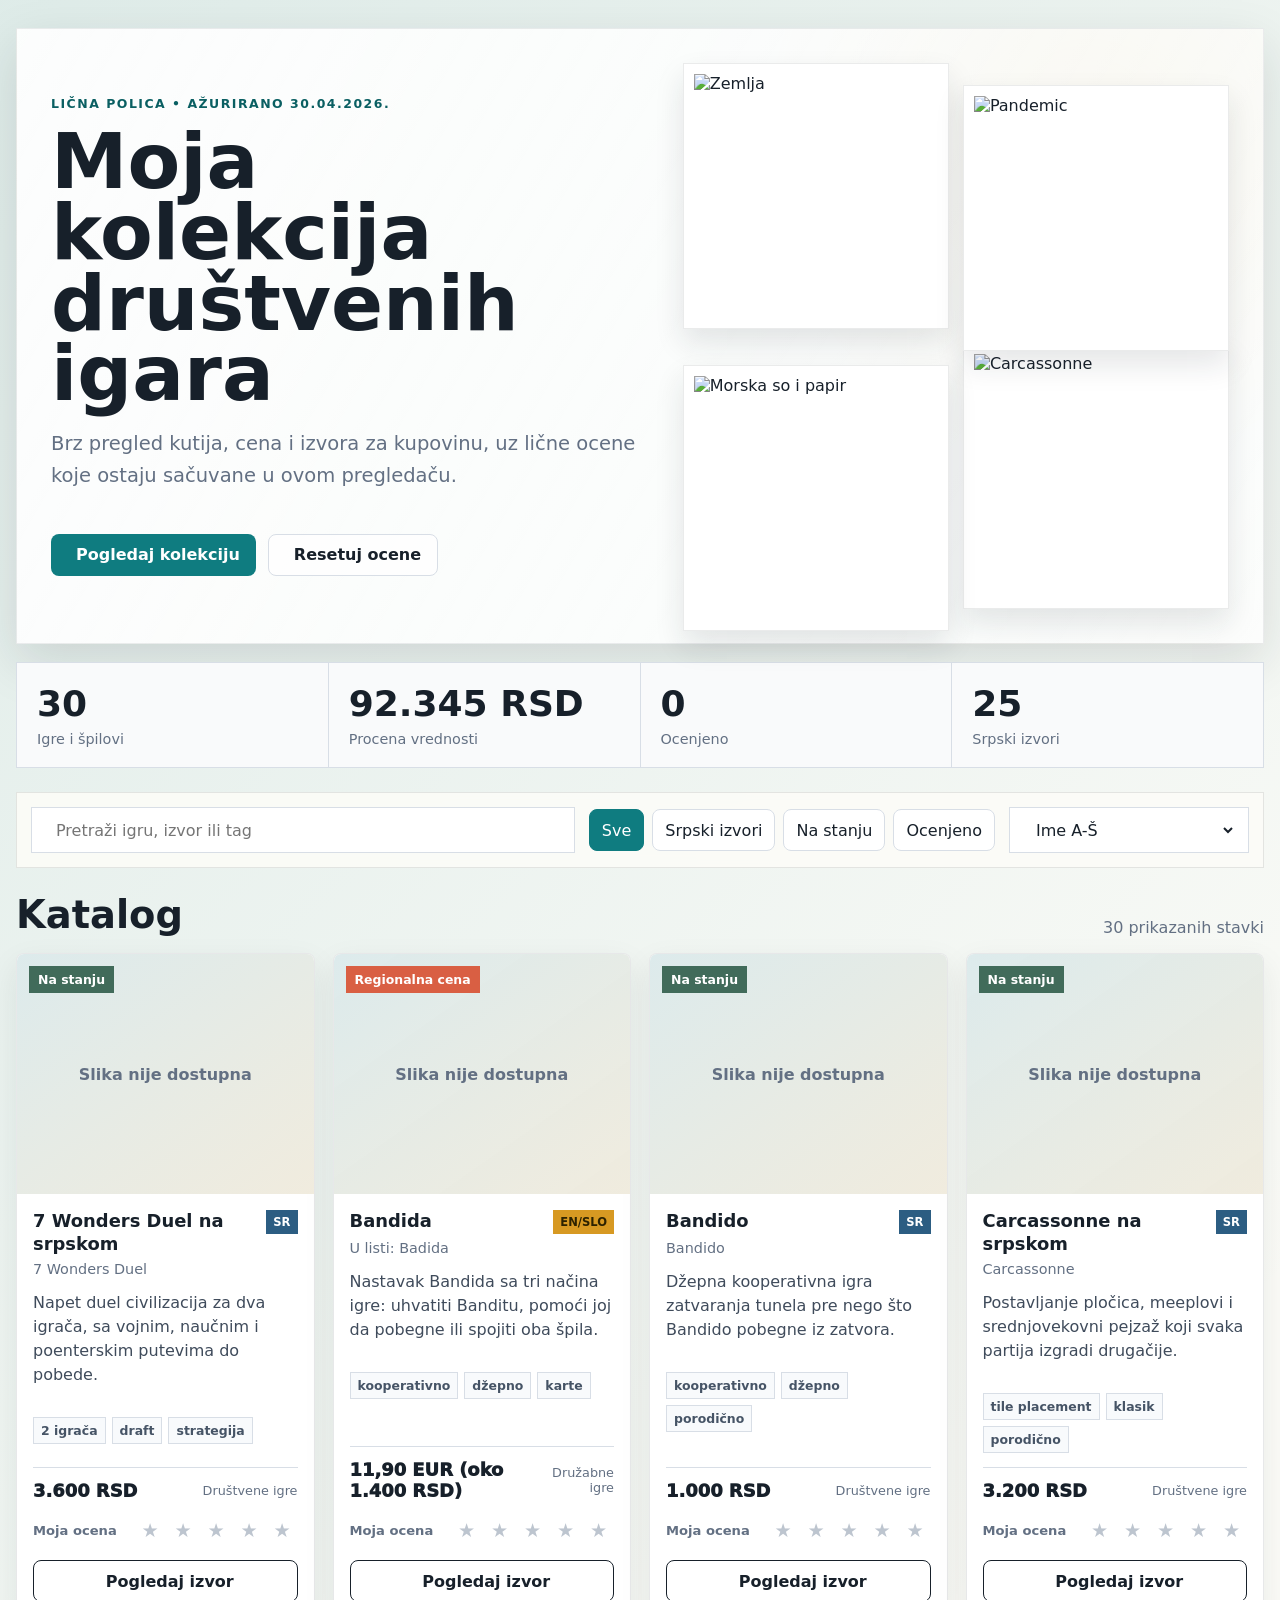
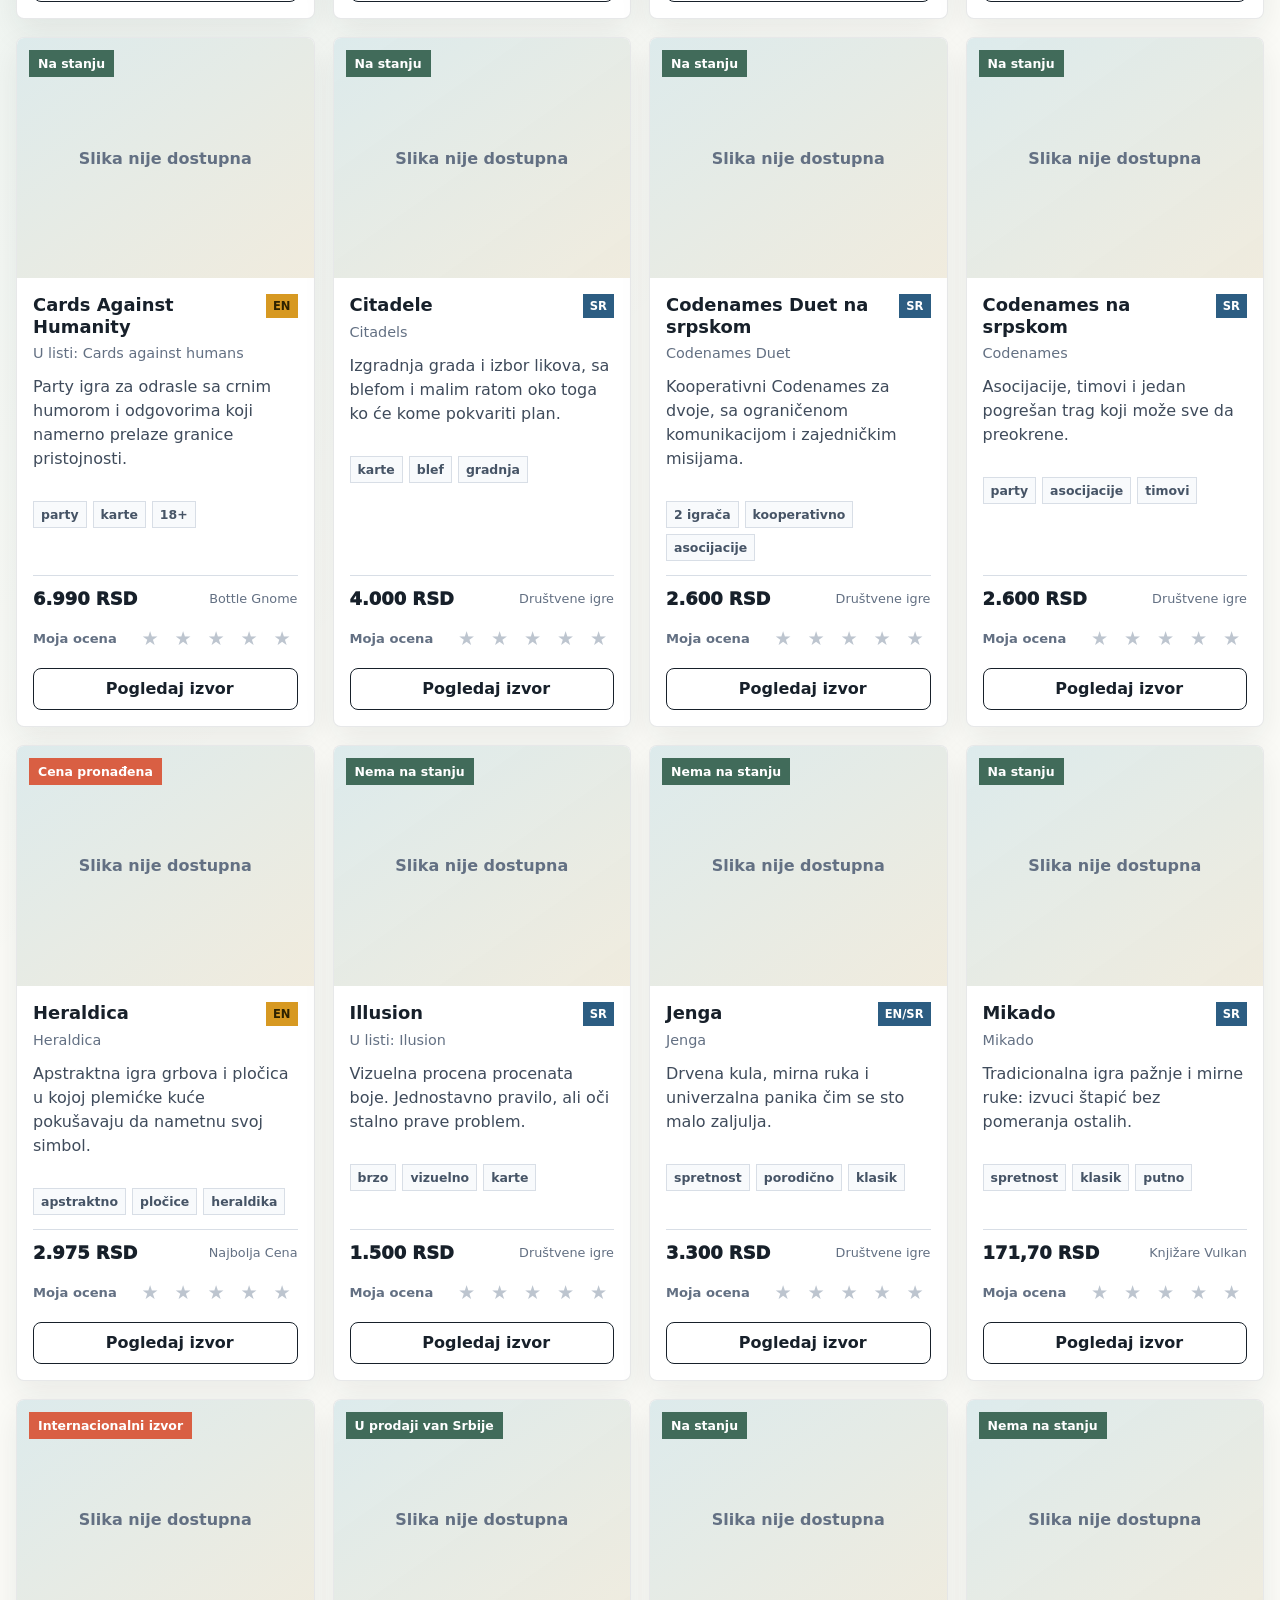
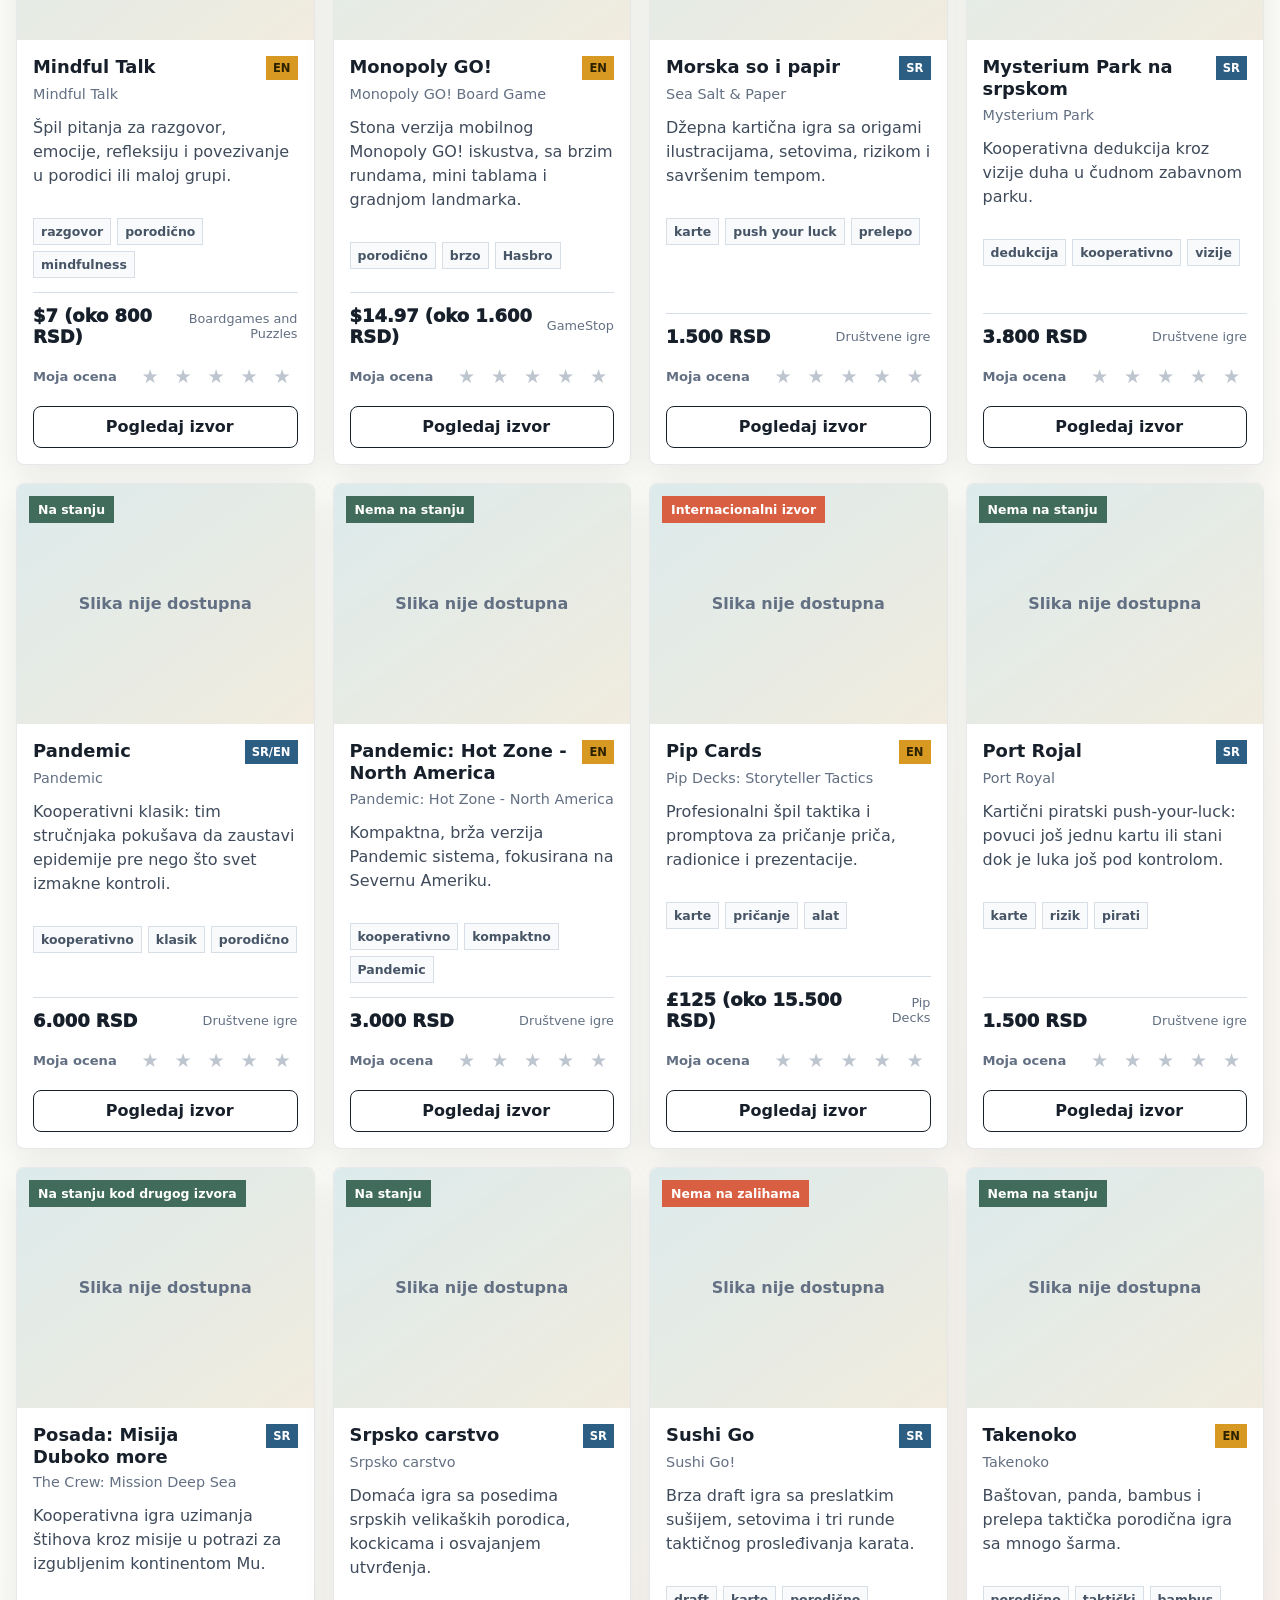
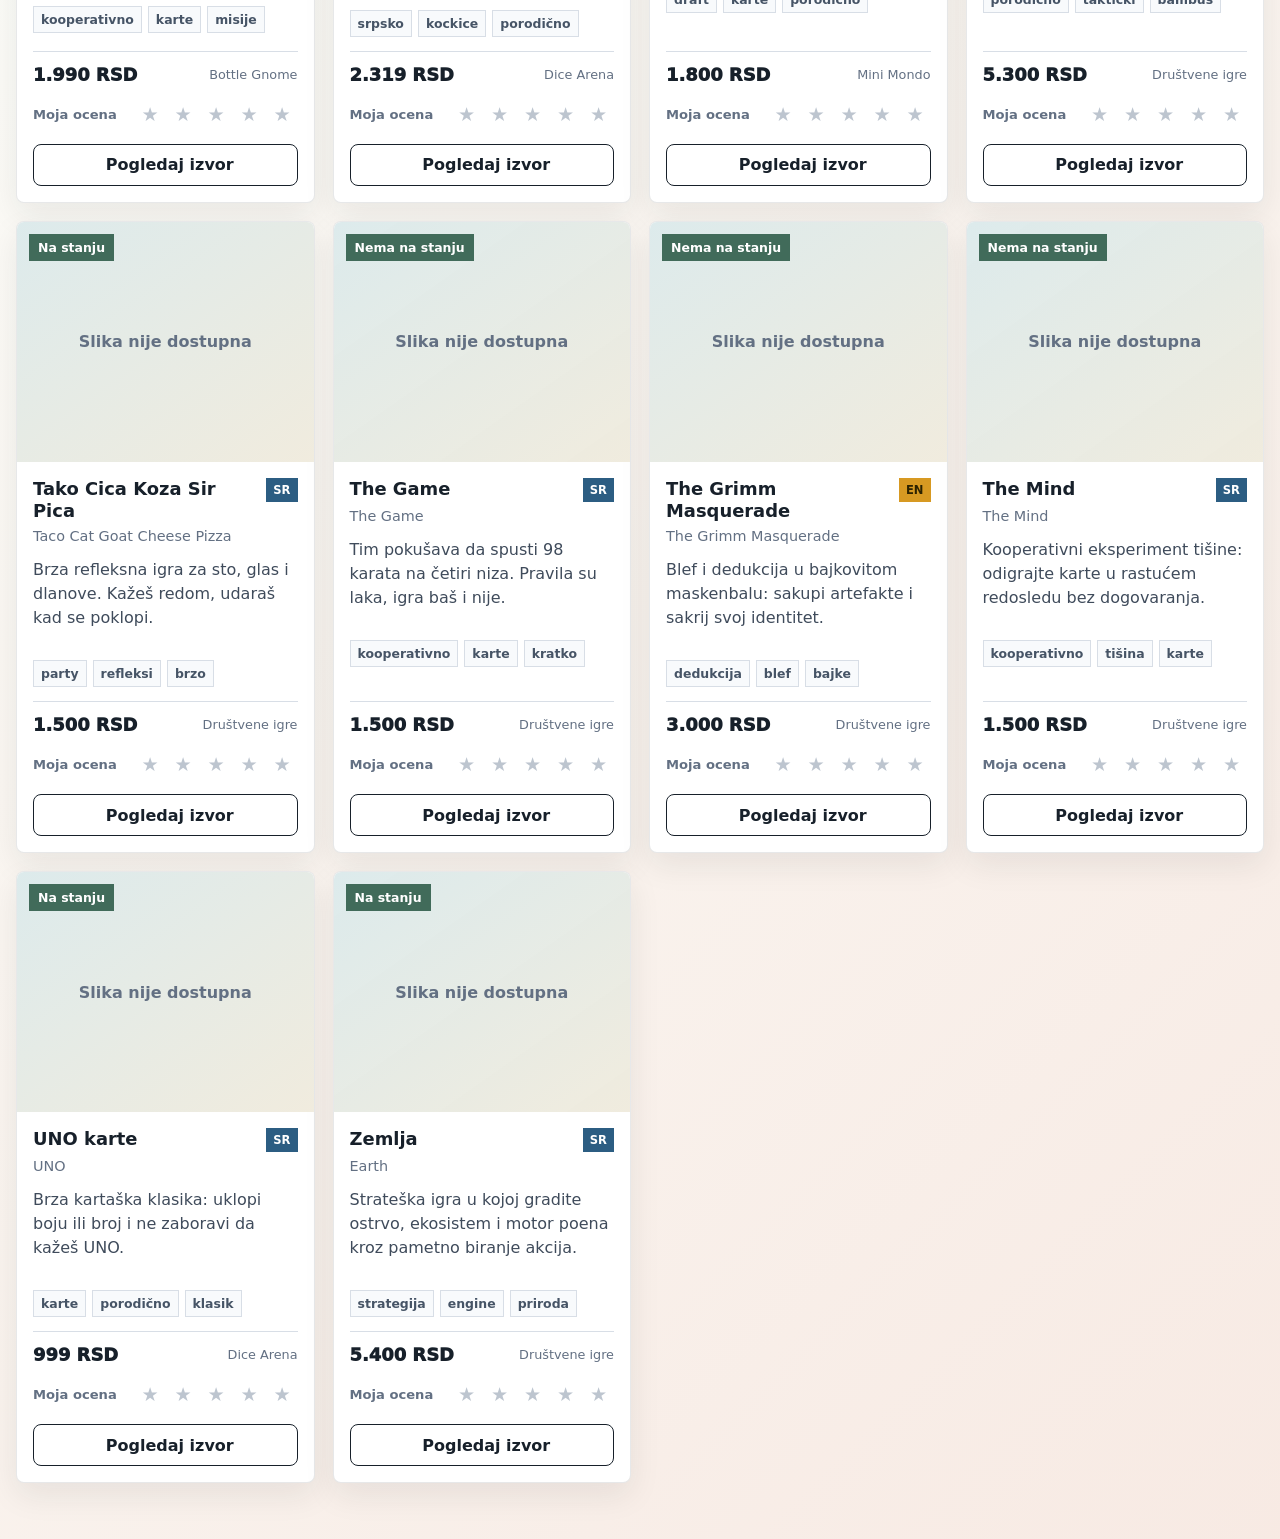
==== index.html @ 0b49f8a8 "first commit" ====
<!doctype html>
<html lang="sr">
  <head>
    <meta charset="utf-8">
    <meta name="viewport" content="width=device-width, initial-scale=1">
    <title>Kolekcija društvenih igara</title>
    <meta
      name="description"
      content="Vizuelni katalog kolekcije društvenih igara sa cenama, izvorima i ličnim ocenama."
    >
    <link rel="preconnect" href="https://www.drustveneigre.rs">
    <link rel="preconnect" href="https://dicearena.rs">
    <link rel="preconnect" href="https://gnom.rs">
    <link rel="icon" href="data:image/svg+xml,%3Csvg xmlns='http://www.w3.org/2000/svg' viewBox='0 0 64 64'%3E%3Crect width='64' height='64' rx='12' fill='%230f7c80'/%3E%3Cpath d='M16 18h32v28H16z' fill='%23fff'/%3E%3Cpath d='M20 22h24v5H20zm0 9h18v5H20zm0 9h12v3H20z' fill='%23d95f43'/%3E%3C/svg%3E">
    <link rel="stylesheet" href="styles.css">
    <script src="https://unpkg.com/lucide@latest" defer></script>
    <script src="app.js" defer></script>
  </head>
  <body>
    <div class="site-shell">
      <header class="hero">
        <div class="hero-copy">
          <p class="eyebrow">Lična polica • ažurirano 30.04.2026.</p>
          <h1>Moja kolekcija društvenih igara</h1>
          <p class="hero-text">
            Brz pregled kutija, cena i izvora za kupovinu, uz lične ocene koje ostaju sačuvane u ovom pregledaču.
          </p>
          <div class="hero-actions">
            <a class="primary-link" href="#kolekcija">
              <i data-lucide="layout-grid"></i>
              Pogledaj kolekciju
            </a>
            <button class="ghost-button" id="resetRatings" type="button">
              <i data-lucide="rotate-ccw"></i>
              Resetuj ocene
            </button>
          </div>
        </div>

        <div class="cover-rail" aria-label="Izabrane kutije iz kolekcije">
          <img src="https://www.drustveneigre.rs/image/cache/catalog/artikli/zemlja%20kutija-500x500.jpg" alt="Zemlja">
          <img src="https://www.drustveneigre.rs/image/cache/catalog/artikli/pandemic%20kutija-500x500.jpg" alt="Pandemic">
          <img src="https://www.drustveneigre.rs/image/cache/catalog/artikli/morska%20so%20i%20papir%20kutija-500x500.jpg" alt="Morska so i papir">
          <img src="https://www.drustveneigre.rs/image/cache/catalog/artikli/carcassonne%20sr%20new%20box-500x500.jpg" alt="Carcassonne">
        </div>
      </header>

      <section class="summary" aria-label="Sažetak kolekcije">
        <div>
          <span id="totalGames">30</span>
          <p>Igre i špilovi</p>
        </div>
        <div>
          <span id="totalValue">0 RSD</span>
          <p>Procena vrednosti</p>
        </div>
        <div>
          <span id="ratedGames">0</span>
          <p>Ocenjeno</p>
        </div>
        <div>
          <span id="serbianSources">0</span>
          <p>Srpski izvori</p>
        </div>
      </section>

      <main id="kolekcija" class="collection">
        <section class="toolbar" aria-label="Pretraga i filteri">
          <label class="search-box">
            <i data-lucide="search"></i>
            <input id="searchInput" type="search" placeholder="Pretraži igru, izvor ili tag">
          </label>

          <div class="filter-group" aria-label="Filter kolekcije">
            <button class="filter-button active" type="button" data-filter="all">Sve</button>
            <button class="filter-button" type="button" data-filter="srpski">Srpski izvori</button>
            <button class="filter-button" type="button" data-filter="inStock">Na stanju</button>
            <button class="filter-button" type="button" data-filter="rated">Ocenjeno</button>
          </div>

          <label class="sort-box">
            <i data-lucide="arrow-up-down"></i>
            <select id="sortSelect">
              <option value="name">Ime A-Š</option>
              <option value="priceDesc">Cena opadajuće</option>
              <option value="priceAsc">Cena rastuće</option>
              <option value="ratingDesc">Moja ocena</option>
            </select>
          </label>
        </section>

        <section class="collection-meta">
          <h2>Katalog</h2>
          <p id="resultCount">30 prikazanih stavki</p>
        </section>

        <div class="game-grid" id="gameGrid"></div>
      </main>
    </div>
  </body>
</html>
---- styles.css ----
:root {
  --ink: #17202a;
  --muted: #637083;
  --line: #d8dee6;
  --paper: #fbfbf7;
  --panel: #ffffff;
  --teal: #0f7c80;
  --teal-dark: #0a5f62;
  --coral: #d95f43;
  --green: #416b5a;
  --amber: #d79922;
  --blue: #2c5d82;
  --shadow: 0 18px 48px rgba(23, 32, 42, 0.13);
}

* {
  box-sizing: border-box;
}

html {
  scroll-behavior: smooth;
}

body {
  margin: 0;
  min-height: 100vh;
  color: var(--ink);
  background:
    linear-gradient(135deg, rgba(15, 124, 128, 0.12), transparent 34%),
    linear-gradient(315deg, rgba(217, 95, 67, 0.11), transparent 38%),
    var(--paper);
  font-family:
    Inter, ui-sans-serif, system-ui, -apple-system, BlinkMacSystemFont, "Segoe UI",
    sans-serif;
}

a {
  color: inherit;
}

button,
input,
select {
  font: inherit;
}

.site-shell {
  width: min(1440px, calc(100% - 32px));
  margin: 0 auto;
  padding: 28px 0 56px;
}

.hero {
  display: grid;
  grid-template-columns: minmax(0, 1.05fr) minmax(320px, 0.95fr);
  gap: 28px;
  align-items: stretch;
  min-height: 420px;
  padding: 34px;
  border: 1px solid rgba(23, 32, 42, 0.08);
  background:
    linear-gradient(120deg, rgba(255, 255, 255, 0.92), rgba(255, 255, 255, 0.72)),
    radial-gradient(circle at 86% 18%, rgba(215, 153, 34, 0.2), transparent 28%);
  box-shadow: var(--shadow);
}

.hero-copy {
  display: flex;
  flex-direction: column;
  justify-content: center;
  min-width: 0;
}

.eyebrow {
  margin: 0 0 16px;
  color: var(--teal-dark);
  font-size: 0.78rem;
  font-weight: 800;
  letter-spacing: 0.12em;
  text-transform: uppercase;
}

h1,
h2,
p {
  margin-top: 0;
}

h1 {
  max-width: 760px;
  margin-bottom: 18px;
  font-size: clamp(2.4rem, 6vw, 5.4rem);
  line-height: 0.92;
  letter-spacing: 0;
}

.hero-text {
  max-width: 650px;
  color: var(--muted);
  font-size: clamp(1.02rem, 2vw, 1.22rem);
  line-height: 1.65;
}

.hero-actions {
  display: flex;
  flex-wrap: wrap;
  gap: 12px;
  margin-top: 22px;
}

.primary-link,
.ghost-button,
.source-link,
.filter-button,
.star-button {
  min-height: 42px;
  border-radius: 8px;
}

.primary-link,
.ghost-button,
.source-link {
  display: inline-flex;
  align-items: center;
  justify-content: center;
  gap: 9px;
  padding: 0 16px;
  text-decoration: none;
  font-weight: 800;
}

.primary-link {
  color: white;
  background: var(--teal);
}

.primary-link:hover {
  background: var(--teal-dark);
}

.ghost-button {
  border: 1px solid var(--line);
  color: var(--ink);
  background: rgba(255, 255, 255, 0.72);
  cursor: pointer;
}

.ghost-button:hover {
  border-color: var(--teal);
}

.hero svg,
.toolbar svg,
.source-link svg {
  width: 18px;
  height: 18px;
  flex: 0 0 auto;
}

.cover-rail {
  display: grid;
  grid-template-columns: repeat(2, minmax(0, 1fr));
  gap: 14px;
  align-content: center;
}

.cover-rail img {
  width: 100%;
  aspect-ratio: 1;
  object-fit: contain;
  padding: 10px;
  border: 1px solid rgba(23, 32, 42, 0.09);
  background: #fff;
  box-shadow: 0 14px 28px rgba(23, 32, 42, 0.11);
}

.cover-rail img:nth-child(2),
.cover-rail img:nth-child(3) {
  transform: translateY(22px);
}

.summary {
  display: grid;
  grid-template-columns: repeat(4, 1fr);
  gap: 1px;
  margin: 18px 0 24px;
  overflow: hidden;
  border: 1px solid var(--line);
  background: var(--line);
}

.summary > div {
  padding: 20px;
  background: rgba(255, 255, 255, 0.86);
}

.summary span {
  display: block;
  margin-bottom: 7px;
  color: var(--ink);
  font-size: clamp(1.5rem, 3vw, 2.25rem);
  font-weight: 900;
}

.summary p {
  margin: 0;
  color: var(--muted);
  font-size: 0.9rem;
}

.toolbar {
  position: sticky;
  top: 0;
  z-index: 5;
  display: grid;
  grid-template-columns: minmax(240px, 1fr) auto minmax(180px, 240px);
  gap: 14px;
  align-items: center;
  padding: 14px;
  border: 1px solid rgba(23, 32, 42, 0.1);
  background: rgba(251, 251, 247, 0.94);
  backdrop-filter: blur(16px);
}

.search-box,
.sort-box {
  display: flex;
  align-items: center;
  gap: 10px;
  min-height: 46px;
  padding: 0 12px;
  border: 1px solid var(--line);
  background: #fff;
}

.search-box input,
.sort-box select {
  width: 100%;
  min-width: 0;
  border: 0;
  outline: 0;
  color: var(--ink);
  background: transparent;
}

.filter-group {
  display: flex;
  flex-wrap: wrap;
  gap: 8px;
  justify-content: center;
}

.filter-button {
  border: 1px solid var(--line);
  padding: 0 12px;
  color: var(--ink);
  background: #fff;
  cursor: pointer;
}

.filter-button:hover,
.filter-button.active {
  border-color: var(--teal);
  color: #fff;
  background: var(--teal);
}

.collection-meta {
  display: flex;
  align-items: end;
  justify-content: space-between;
  gap: 16px;
  margin: 24px 0 16px;
}

.collection-meta h2 {
  margin: 0;
  font-size: clamp(1.6rem, 3vw, 2.4rem);
}

.collection-meta p {
  margin: 0;
  color: var(--muted);
}

.game-grid {
  display: grid;
  grid-template-columns: repeat(auto-fill, minmax(260px, 1fr));
  gap: 18px;
}

.game-card {
  display: flex;
  min-width: 0;
  min-height: 100%;
  flex-direction: column;
  overflow: hidden;
  border: 1px solid rgba(23, 32, 42, 0.1);
  border-radius: 8px;
  background: var(--panel);
  box-shadow: 0 12px 32px rgba(23, 32, 42, 0.08);
}

.game-card:hover {
  transform: translateY(-3px);
  transition: transform 160ms ease, box-shadow 160ms ease;
  box-shadow: 0 18px 42px rgba(23, 32, 42, 0.14);
}

.game-image-wrap {
  position: relative;
  display: grid;
  min-height: 240px;
  place-items: center;
  background:
    linear-gradient(145deg, rgba(15, 124, 128, 0.1), rgba(215, 153, 34, 0.12)),
    #f4f7f8;
}

.game-image-wrap img {
  width: 100%;
  height: 248px;
  object-fit: contain;
  padding: 18px;
}

.game-image-wrap.image-error img {
  display: none;
}

.game-image-wrap.image-error::after {
  content: "Slika nije dostupna";
  max-width: 180px;
  color: var(--muted);
  font-weight: 850;
  text-align: center;
}

.status-badge {
  position: absolute;
  top: 12px;
  left: 12px;
  max-width: calc(100% - 24px);
  padding: 6px 9px;
  color: #fff;
  background: var(--green);
  font-size: 0.78rem;
  font-weight: 850;
}

.status-badge.out {
  background: var(--coral);
}

.game-body {
  display: flex;
  flex: 1;
  flex-direction: column;
  gap: 14px;
  padding: 16px;
}

.game-title-row {
  display: flex;
  gap: 10px;
  align-items: start;
  justify-content: space-between;
}

.game-title-row h3 {
  margin: 0;
  font-size: 1.12rem;
  line-height: 1.25;
}

.language-pill {
  flex: 0 0 auto;
  padding: 5px 7px;
  color: #fff;
  background: var(--blue);
  font-size: 0.72rem;
  font-weight: 850;
}

.language-pill.en {
  background: var(--amber);
  color: #2c2200;
}

.original-title {
  margin: -8px 0 0;
  color: var(--muted);
  font-size: 0.9rem;
}

.game-description {
  color: #3f4b5b;
  line-height: 1.5;
}

.game-tags {
  display: flex;
  flex-wrap: wrap;
  gap: 6px;
}

.game-tags span {
  padding: 5px 7px;
  border: 1px solid var(--line);
  color: #465466;
  background: #f8fafc;
  font-size: 0.78rem;
  font-weight: 750;
}

.game-footer {
  display: grid;
  gap: 14px;
  margin-top: auto;
}

.price-row {
  display: flex;
  gap: 10px;
  align-items: center;
  justify-content: space-between;
  padding-top: 12px;
  border-top: 1px solid var(--line);
}

.price {
  font-size: 1.12rem;
  font-weight: 950;
}

.source {
  color: var(--muted);
  font-size: 0.8rem;
  text-align: right;
}

.rating-row {
  display: flex;
  align-items: center;
  justify-content: space-between;
  gap: 12px;
}

.rating-label {
  color: var(--muted);
  font-size: 0.82rem;
  font-weight: 800;
}

.stars {
  display: inline-flex;
  gap: 2px;
  flex: 0 0 auto;
}

.star-button {
  display: grid;
  width: 31px;
  min-height: 31px;
  place-items: center;
  border: 0;
  color: #bdc5cf;
  background: transparent;
  cursor: pointer;
  font-size: 1.2rem;
}

.star-button.active,
.star-button:hover,
.star-button:hover ~ .star-button {
  color: var(--amber);
}

.stars:hover .star-button {
  color: var(--amber);
}

.stars .star-button:hover ~ .star-button {
  color: #bdc5cf;
}

.source-link {
  width: 100%;
  border: 1px solid var(--ink);
  color: var(--ink);
  background: #fff;
}

.source-link:hover {
  border-color: var(--teal);
  color: #fff;
  background: var(--teal);
}

.empty-state {
  grid-column: 1 / -1;
  padding: 44px 20px;
  border: 1px dashed var(--line);
  color: var(--muted);
  text-align: center;
  background: rgba(255, 255, 255, 0.7);
}

@media (max-width: 980px) {
  .hero,
  .toolbar {
    grid-template-columns: 1fr;
  }

  .cover-rail {
    grid-template-columns: repeat(4, 1fr);
  }

  .cover-rail img:nth-child(2),
  .cover-rail img:nth-child(3) {
    transform: none;
  }

  .summary {
    grid-template-columns: repeat(2, 1fr);
  }
}

@media (max-width: 640px) {
  .site-shell {
    width: min(100% - 20px, 1440px);
    padding-top: 10px;
  }

  .hero {
    min-height: 0;
    padding: 22px;
  }

  .hero-actions,
  .collection-meta,
  .price-row,
  .rating-row {
    align-items: stretch;
    flex-direction: column;
  }

  .primary-link,
  .ghost-button {
    width: 100%;
  }

  .cover-rail {
    grid-template-columns: repeat(2, 1fr);
  }

  .summary {
    grid-template-columns: 1fr;
  }

  .toolbar {
    position: static;
  }

  .filter-group {
    justify-content: stretch;
  }

  .filter-button {
    flex: 1 1 140px;
  }

  .game-grid {
    grid-template-columns: 1fr;
  }

  .source {
    text-align: left;
  }
}
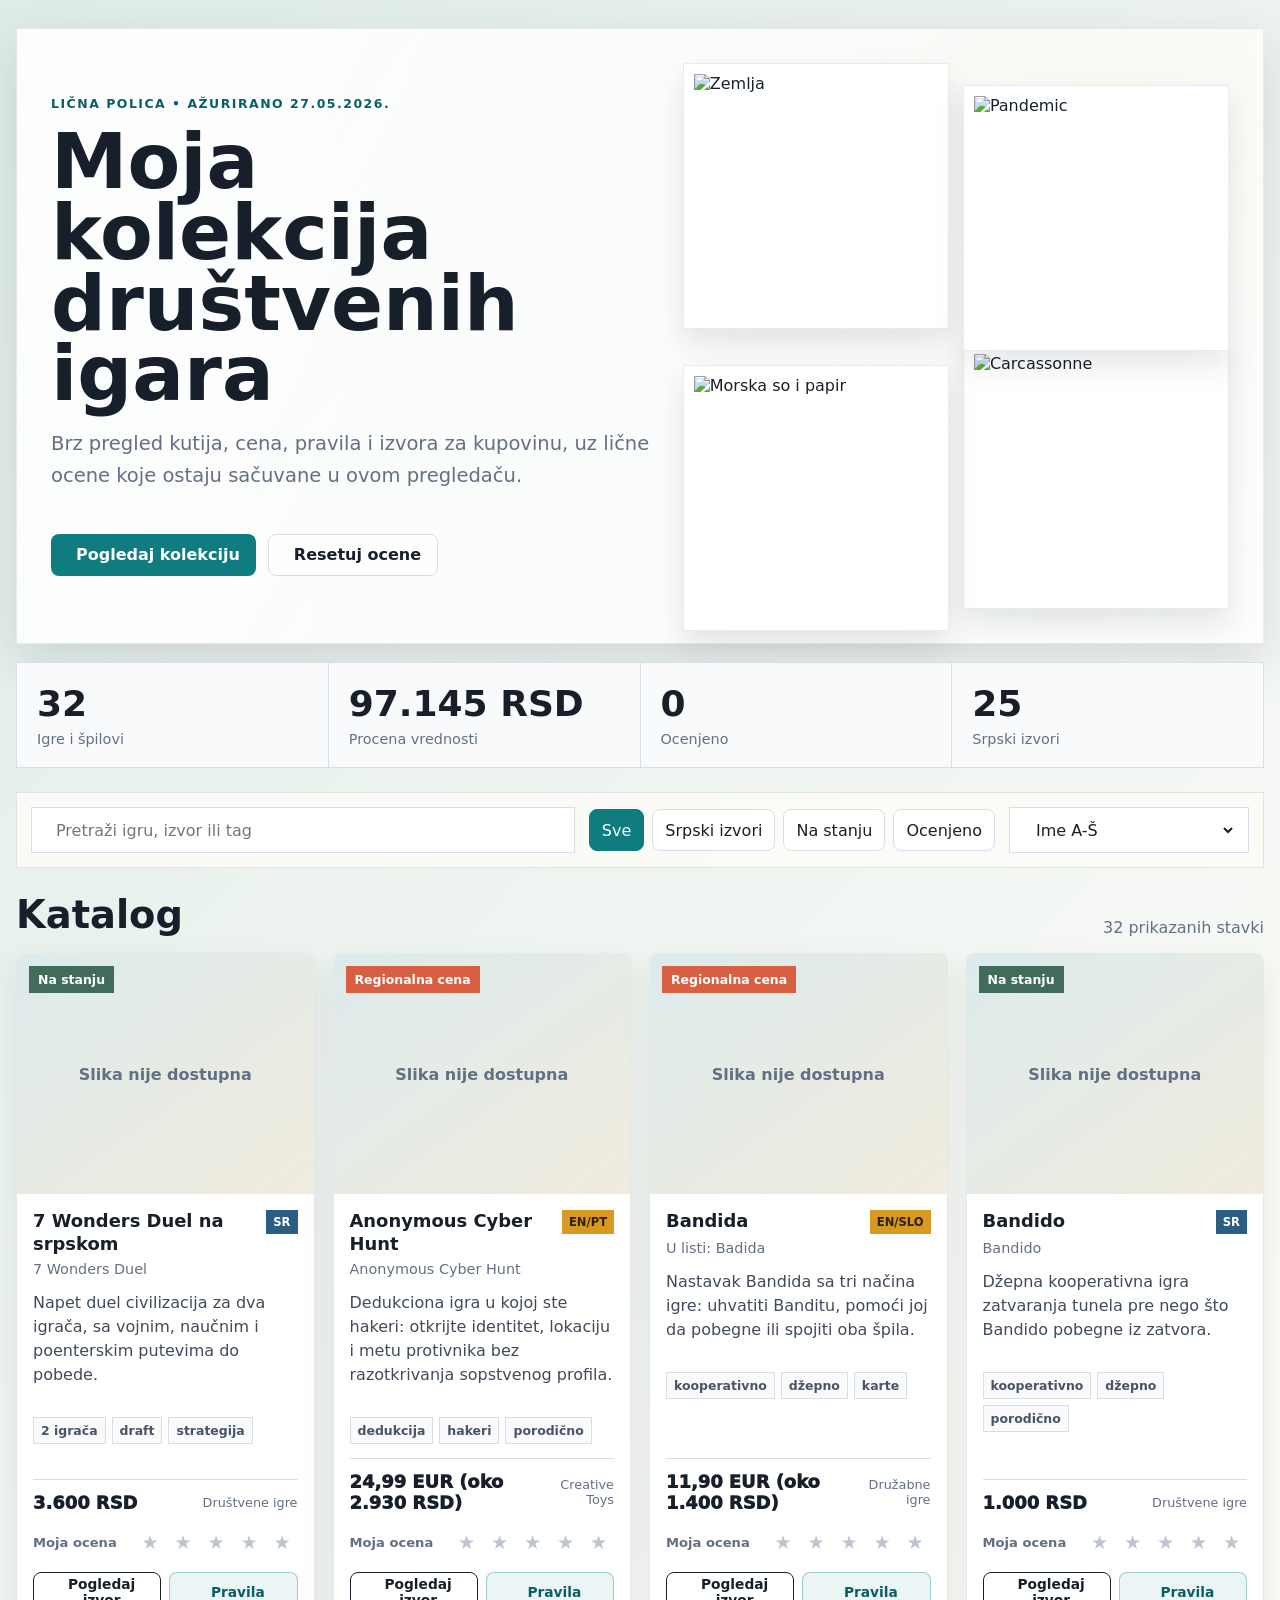
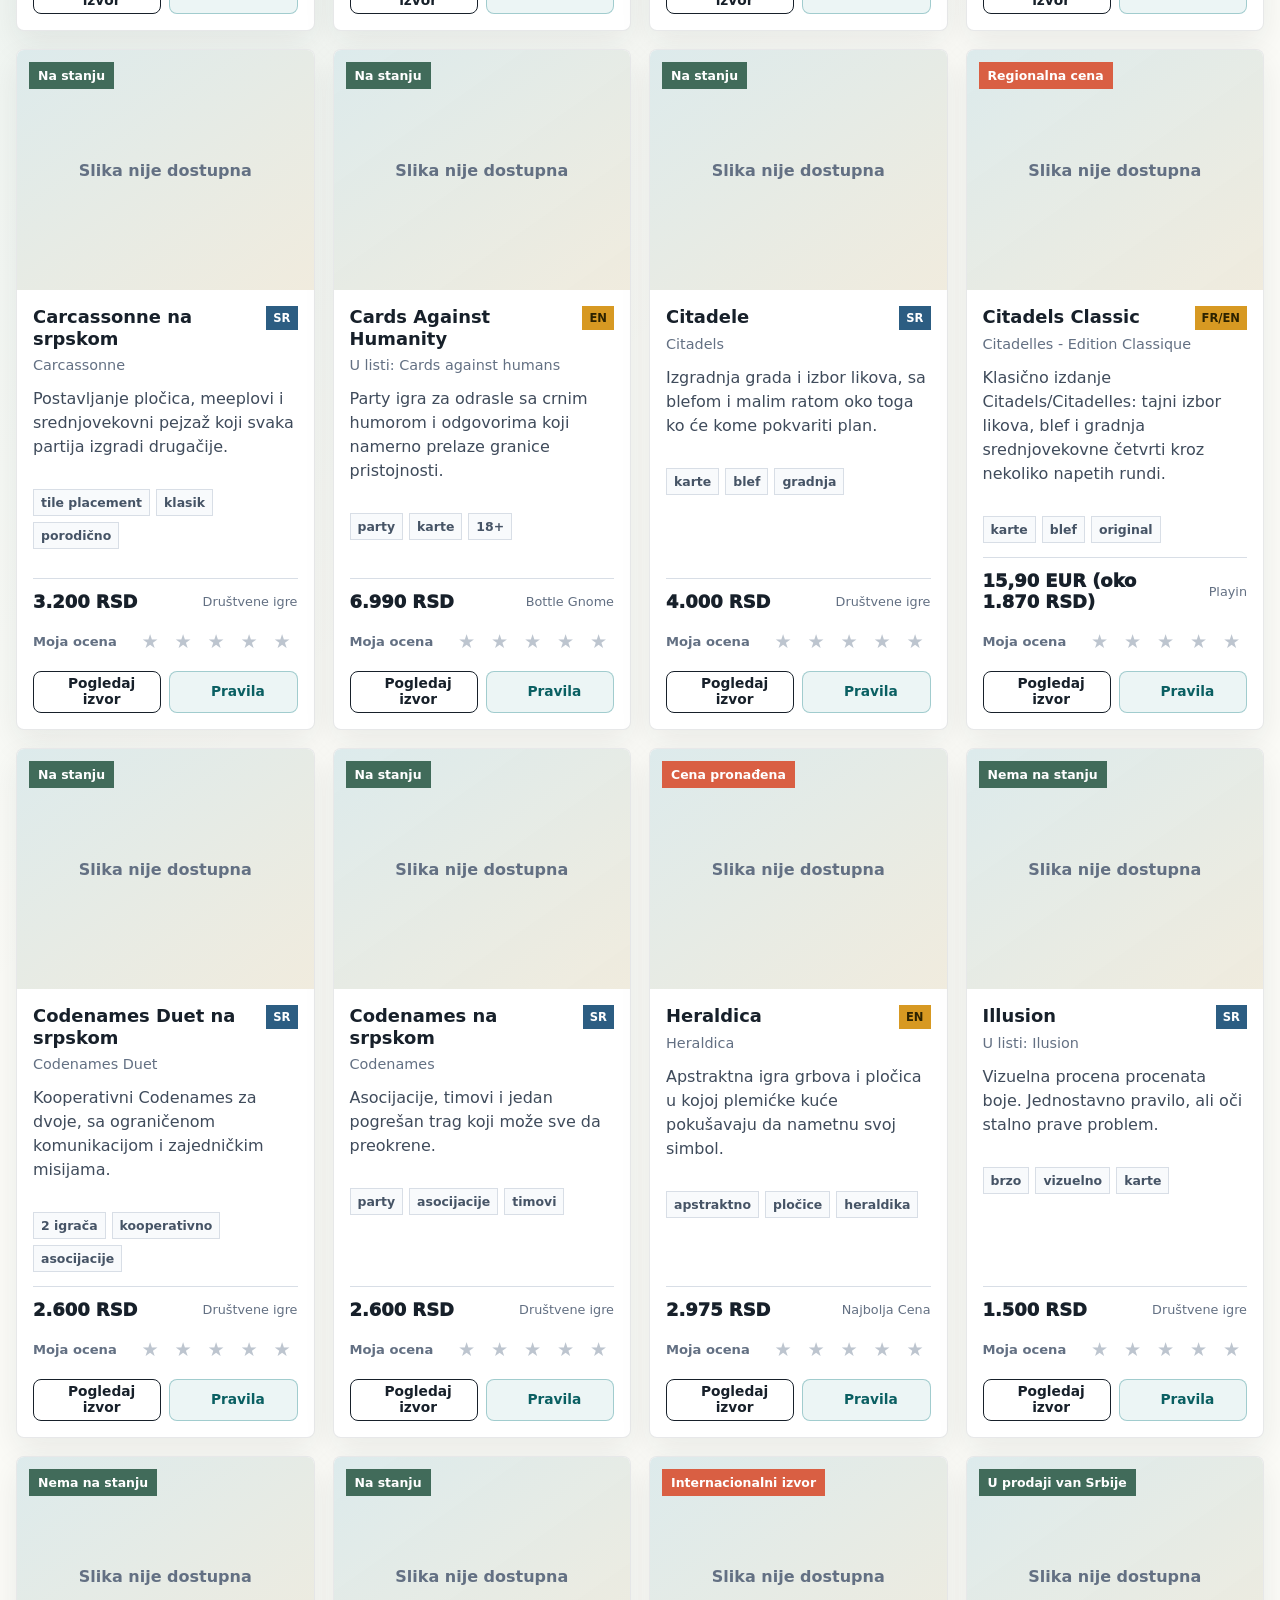
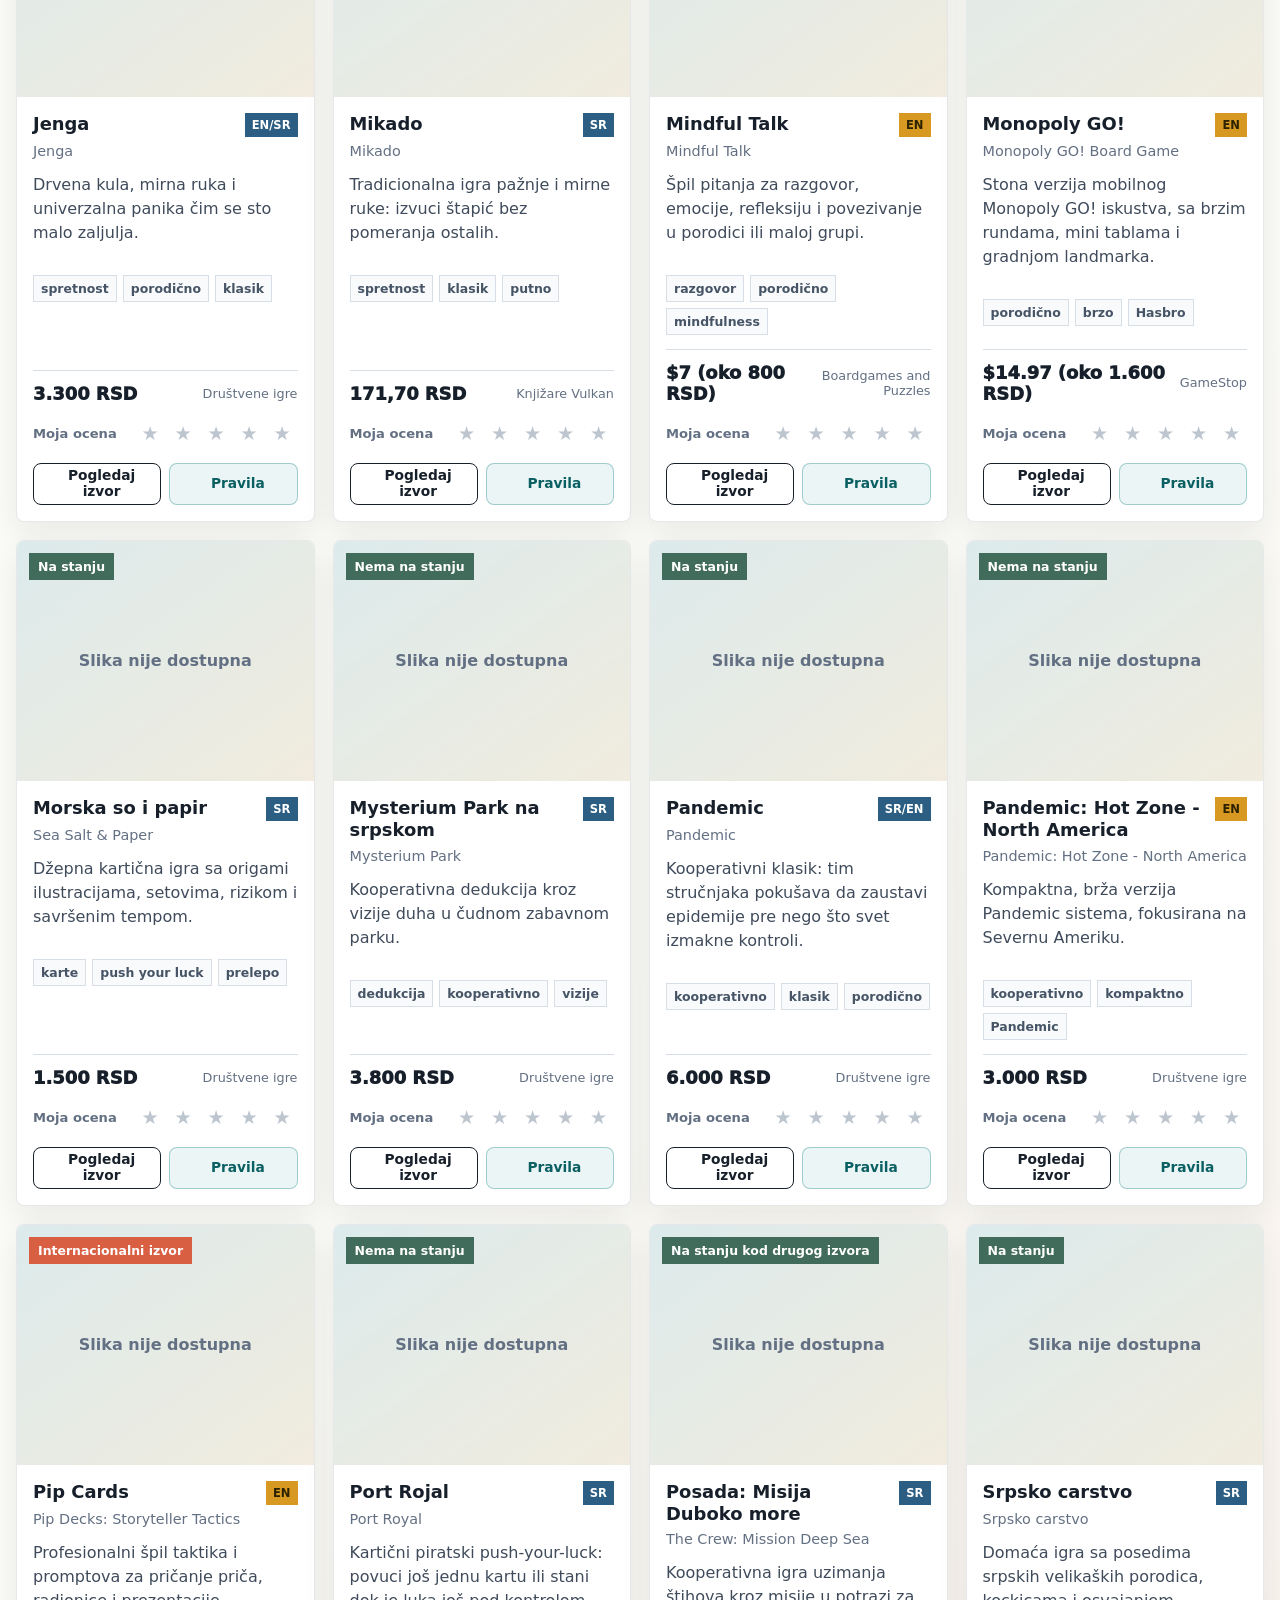
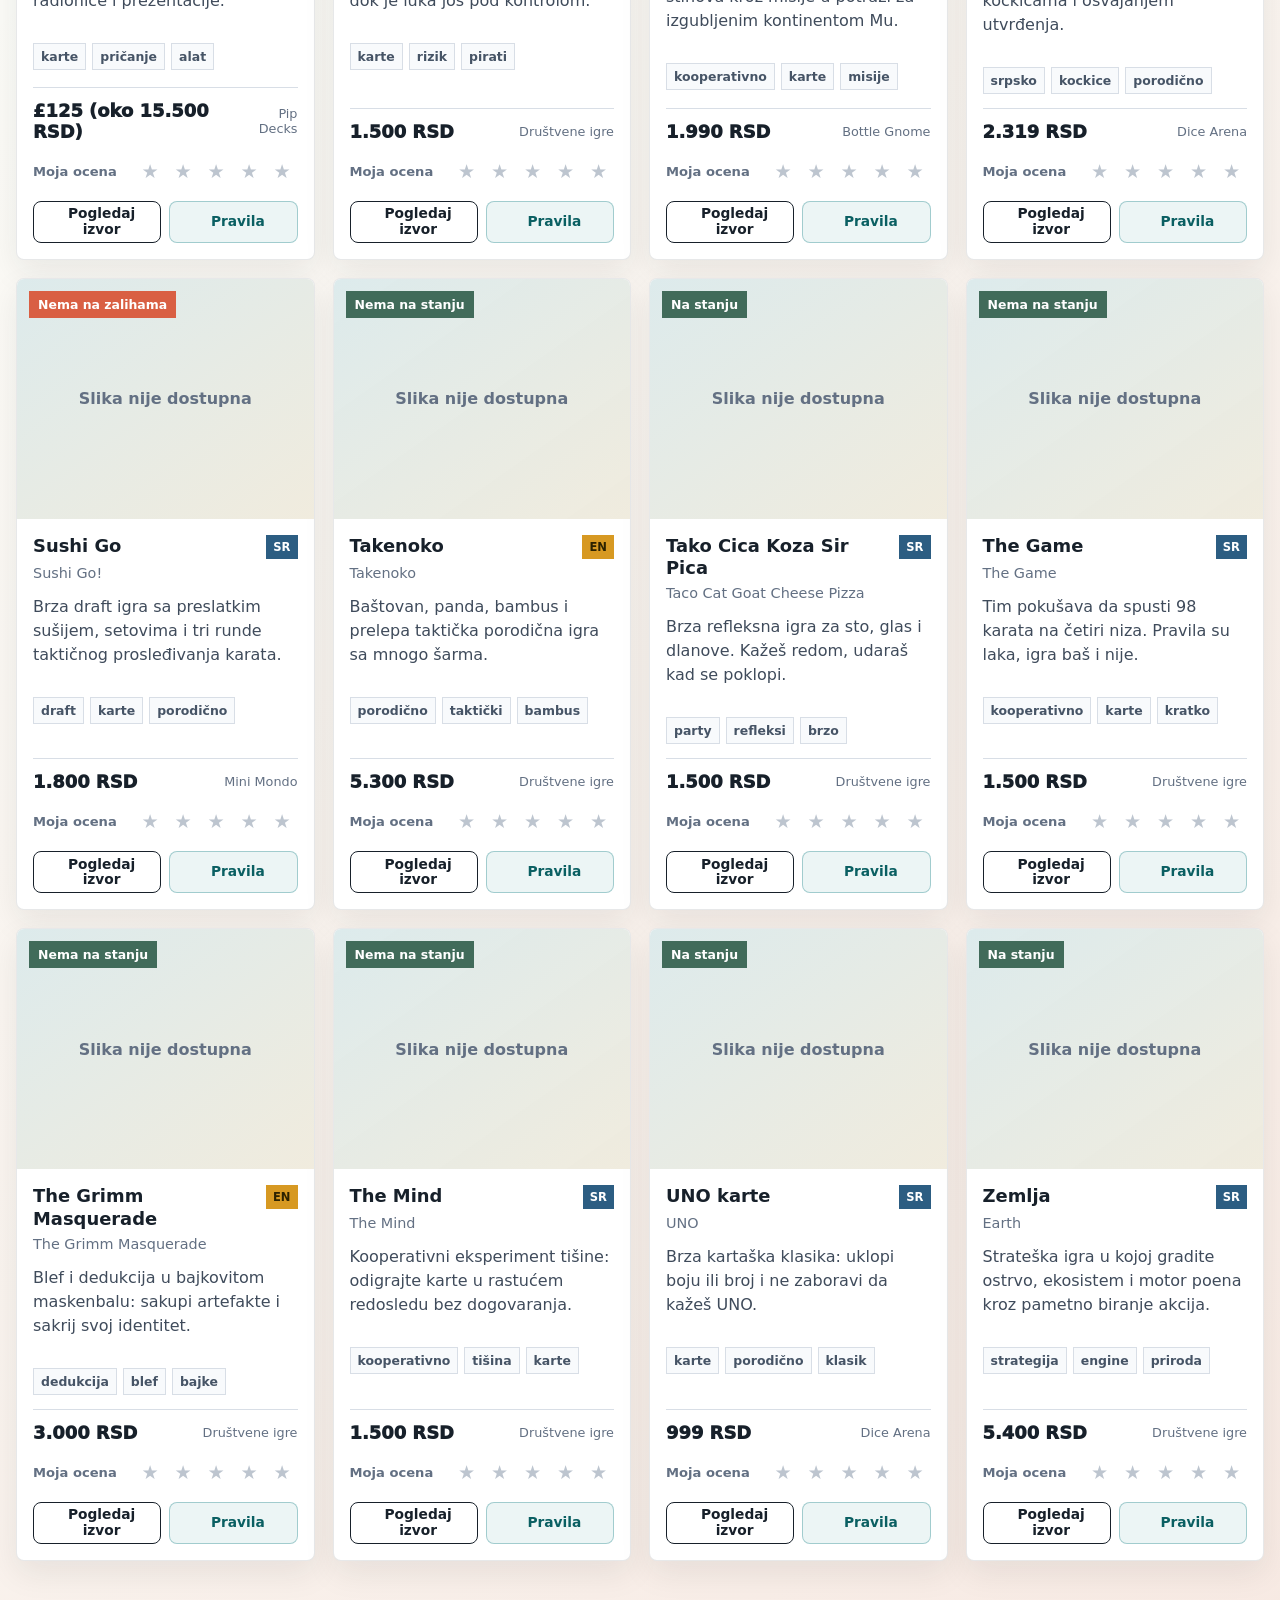
==== commit 386bdfc8: "Add new games" ====
--- a/index.html
+++ b/index.html
@@ -11,6 +11,8 @@
     <link rel="preconnect" href="https://www.drustveneigre.rs">
     <link rel="preconnect" href="https://dicearena.rs">
     <link rel="preconnect" href="https://gnom.rs">
+    <link rel="preconnect" href="https://creativetoys.pt">
+    <link rel="preconnect" href="https://www.ludijeux.fr">
     <link rel="icon" href="data:image/svg+xml,%3Csvg xmlns='http://www.w3.org/2000/svg' viewBox='0 0 64 64'%3E%3Crect width='64' height='64' rx='12' fill='%230f7c80'/%3E%3Cpath d='M16 18h32v28H16z' fill='%23fff'/%3E%3Cpath d='M20 22h24v5H20zm0 9h18v5H20zm0 9h12v3H20z' fill='%23d95f43'/%3E%3C/svg%3E">
     <link rel="stylesheet" href="styles.css">
     <script src="https://unpkg.com/lucide@latest" defer></script>
@@ -20,10 +22,10 @@
     <div class="site-shell">
       <header class="hero">
         <div class="hero-copy">
-          <p class="eyebrow">Lična polica • ažurirano 30.04.2026.</p>
+          <p class="eyebrow">Lična polica • ažurirano 27.05.2026.</p>
           <h1>Moja kolekcija društvenih igara</h1>
           <p class="hero-text">
-            Brz pregled kutija, cena i izvora za kupovinu, uz lične ocene koje ostaju sačuvane u ovom pregledaču.
+            Brz pregled kutija, cena, pravila i izvora za kupovinu, uz lične ocene koje ostaju sačuvane u ovom pregledaču.
           </p>
           <div class="hero-actions">
             <a class="primary-link" href="#kolekcija">
@@ -47,7 +49,7 @@
 
       <section class="summary" aria-label="Sažetak kolekcije">
         <div>
-          <span id="totalGames">30</span>
+          <span id="totalGames">32</span>
           <p>Igre i špilovi</p>
         </div>
         <div>
@@ -91,7 +93,7 @@
 
         <section class="collection-meta">
           <h2>Katalog</h2>
-          <p id="resultCount">30 prikazanih stavki</p>
+          <p id="resultCount">32 prikazanih stavki</p>
         </section>
 
         <div class="game-grid" id="gameGrid"></div>
--- a/styles.css
+++ b/styles.css
@@ -111,6 +111,7 @@
 .primary-link,
 .ghost-button,
 .source-link,
+.manual-link,
 .filter-button,
 .star-button {
   min-height: 42px;
@@ -119,7 +120,8 @@
 
 .primary-link,
 .ghost-button,
-.source-link {
+.source-link,
+.manual-link {
   display: inline-flex;
   align-items: center;
   justify-content: center;
@@ -151,7 +153,8 @@
 
 .hero svg,
 .toolbar svg,
-.source-link svg {
+.source-link svg,
+.manual-link svg {
   width: 18px;
   height: 18px;
   flex: 0 0 auto;
@@ -484,8 +487,23 @@
   color: #bdc5cf;
 }
 
+.card-links {
+  display: grid;
+  grid-template-columns: repeat(2, minmax(0, 1fr));
+  gap: 8px;
+}
+
+.source-link,
+.manual-link {
+  width: 100%;
+  min-width: 0;
+  padding: 0 12px;
+  font-size: 0.86rem;
+  line-height: 1.15;
+  text-align: center;
+}
+
 .source-link {
-  width: 100%;
   border: 1px solid var(--ink);
   color: var(--ink);
   background: #fff;
@@ -495,6 +513,18 @@
   border-color: var(--teal);
   color: #fff;
   background: var(--teal);
+}
+
+.manual-link {
+  border: 1px solid rgba(15, 124, 128, 0.34);
+  color: var(--teal-dark);
+  background: rgba(15, 124, 128, 0.08);
+}
+
+.manual-link:hover {
+  border-color: var(--teal-dark);
+  color: #fff;
+  background: var(--teal-dark);
 }
 
 .empty-state {
@@ -577,4 +607,8 @@
   .source {
     text-align: left;
   }
-}
+
+  .card-links {
+    grid-template-columns: 1fr;
+  }
+}
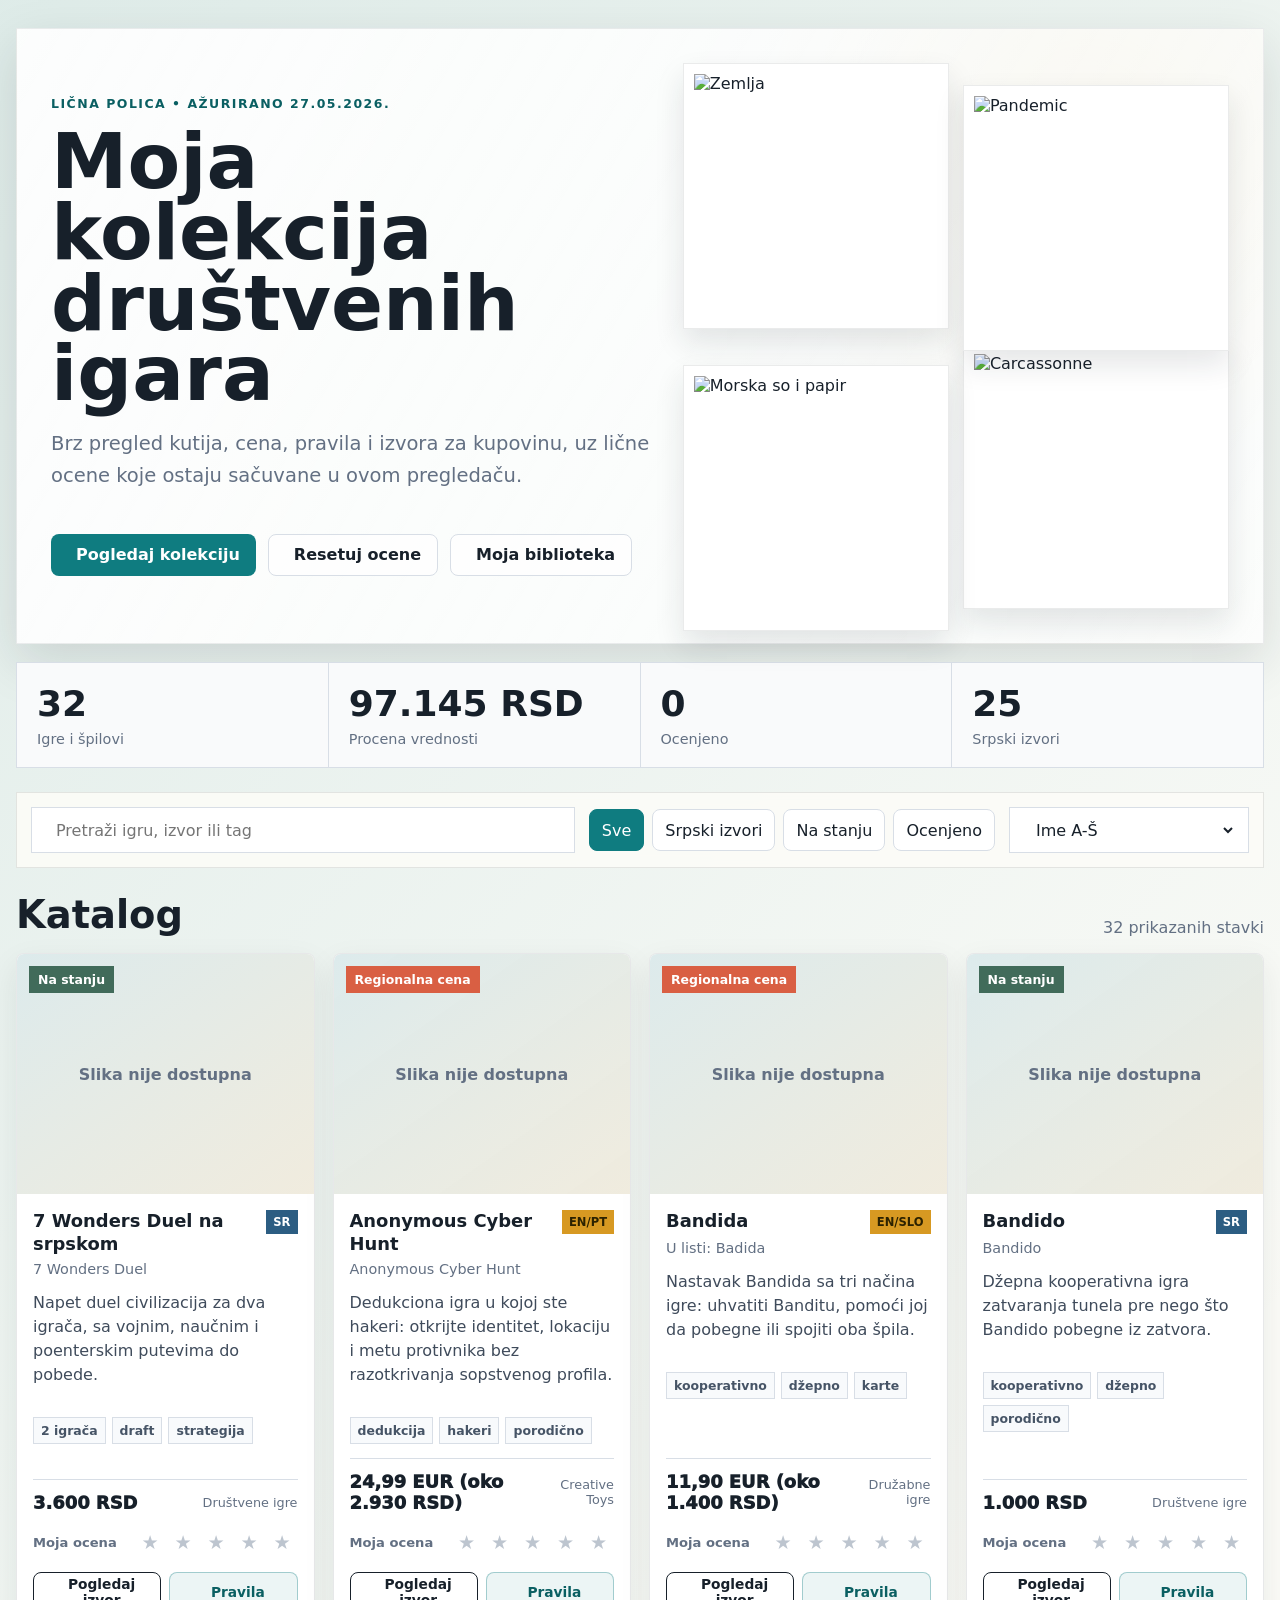
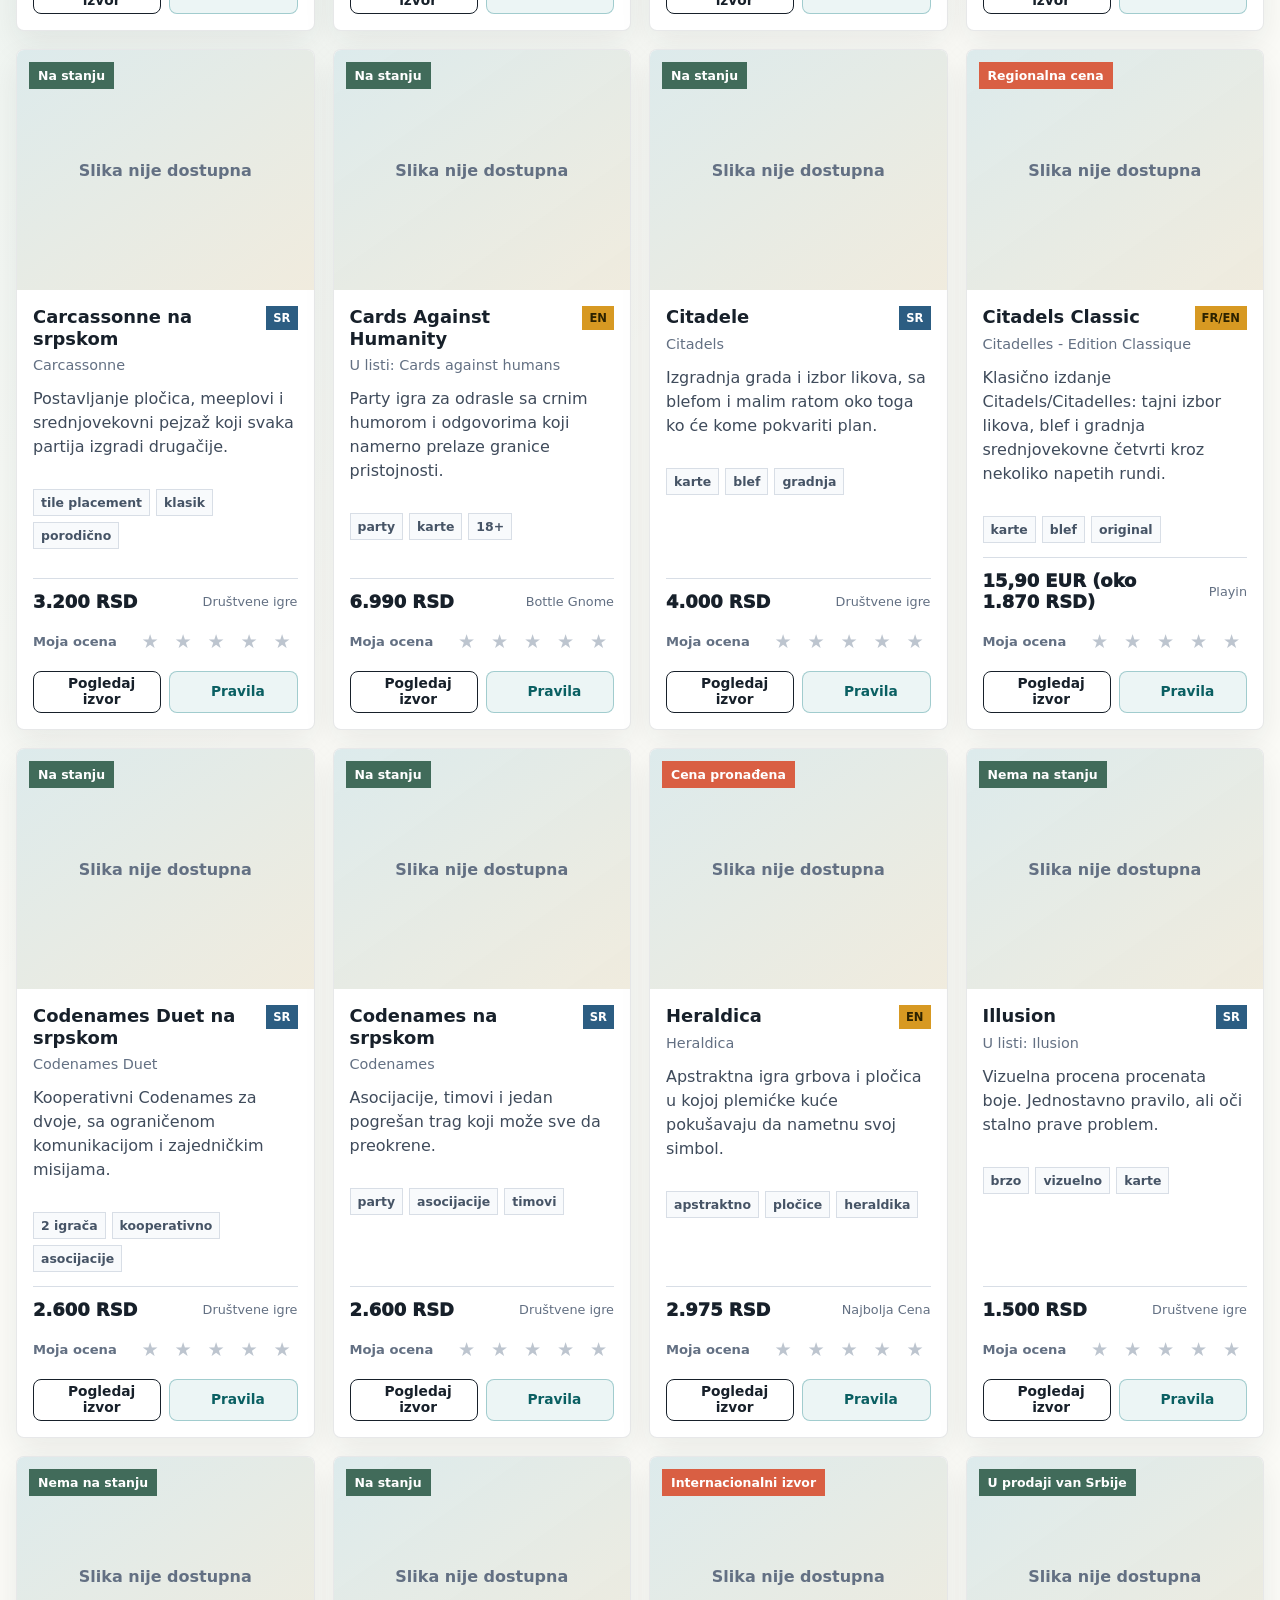
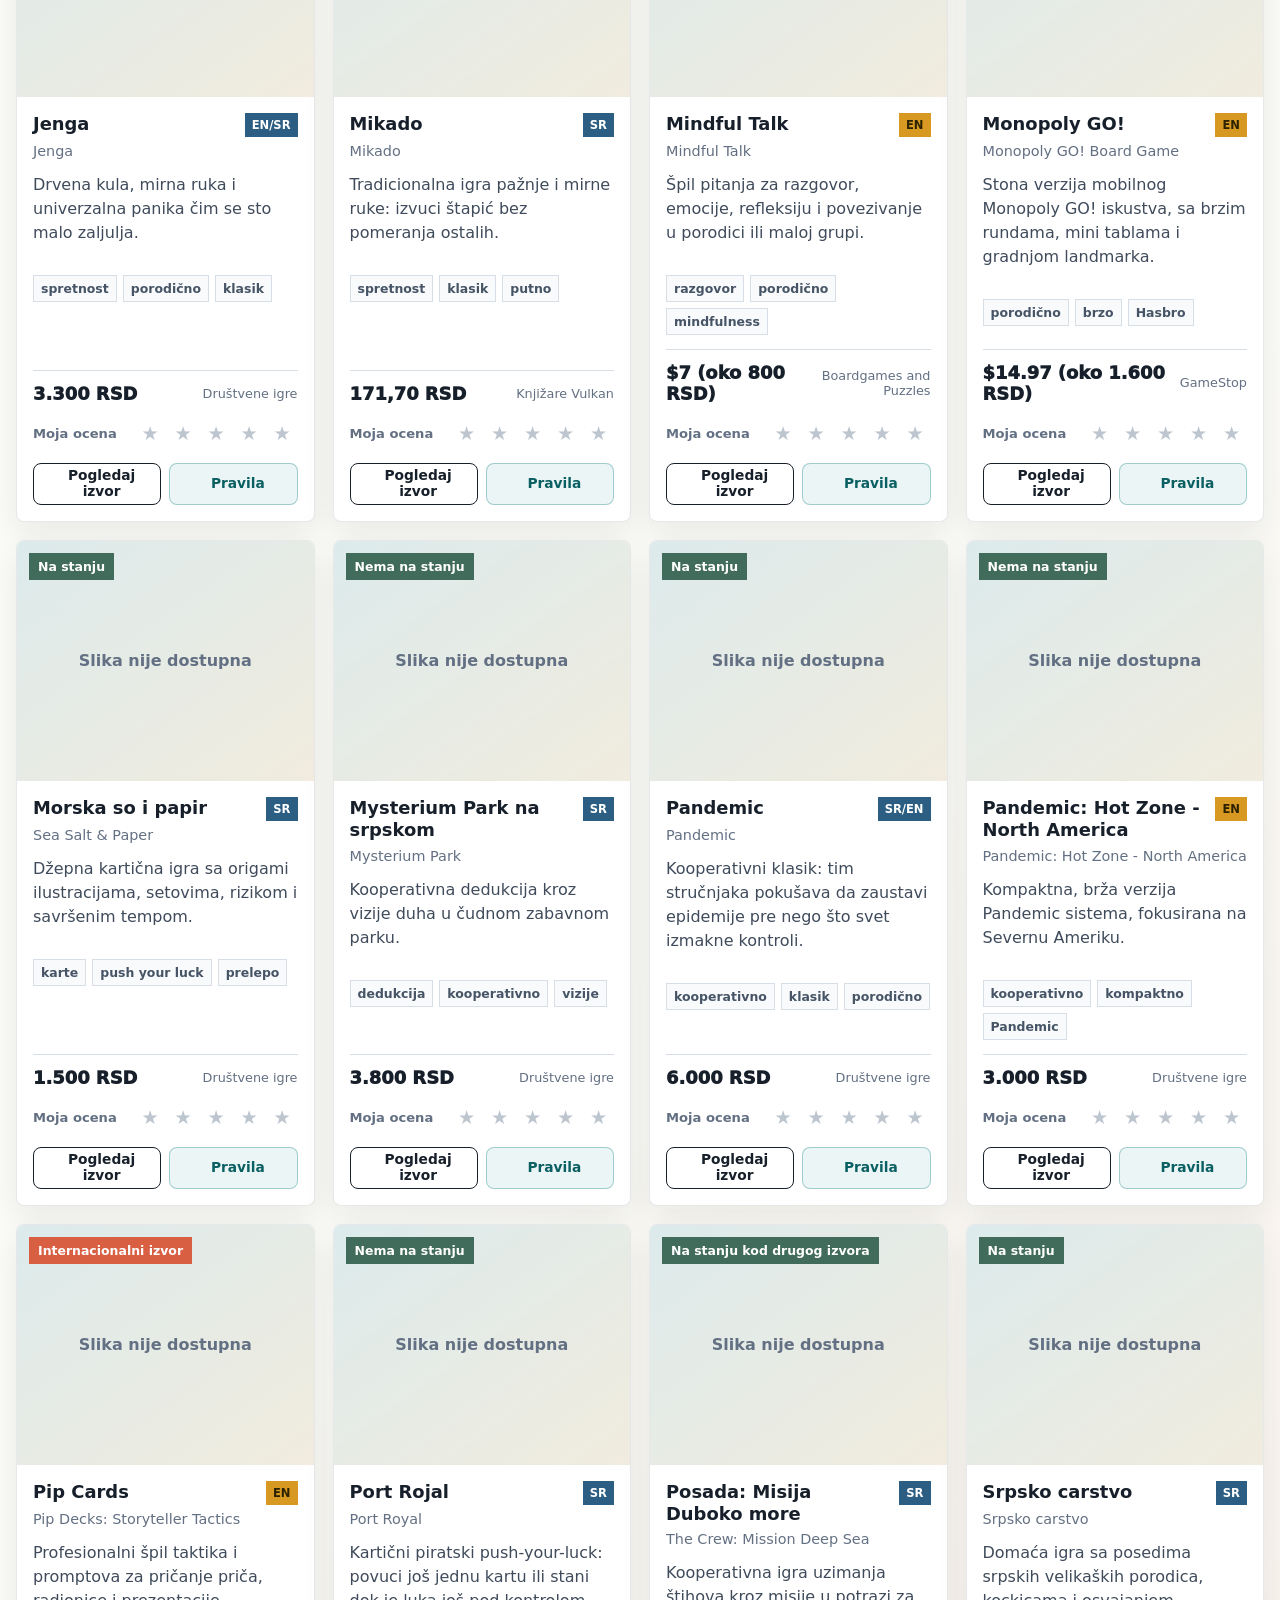
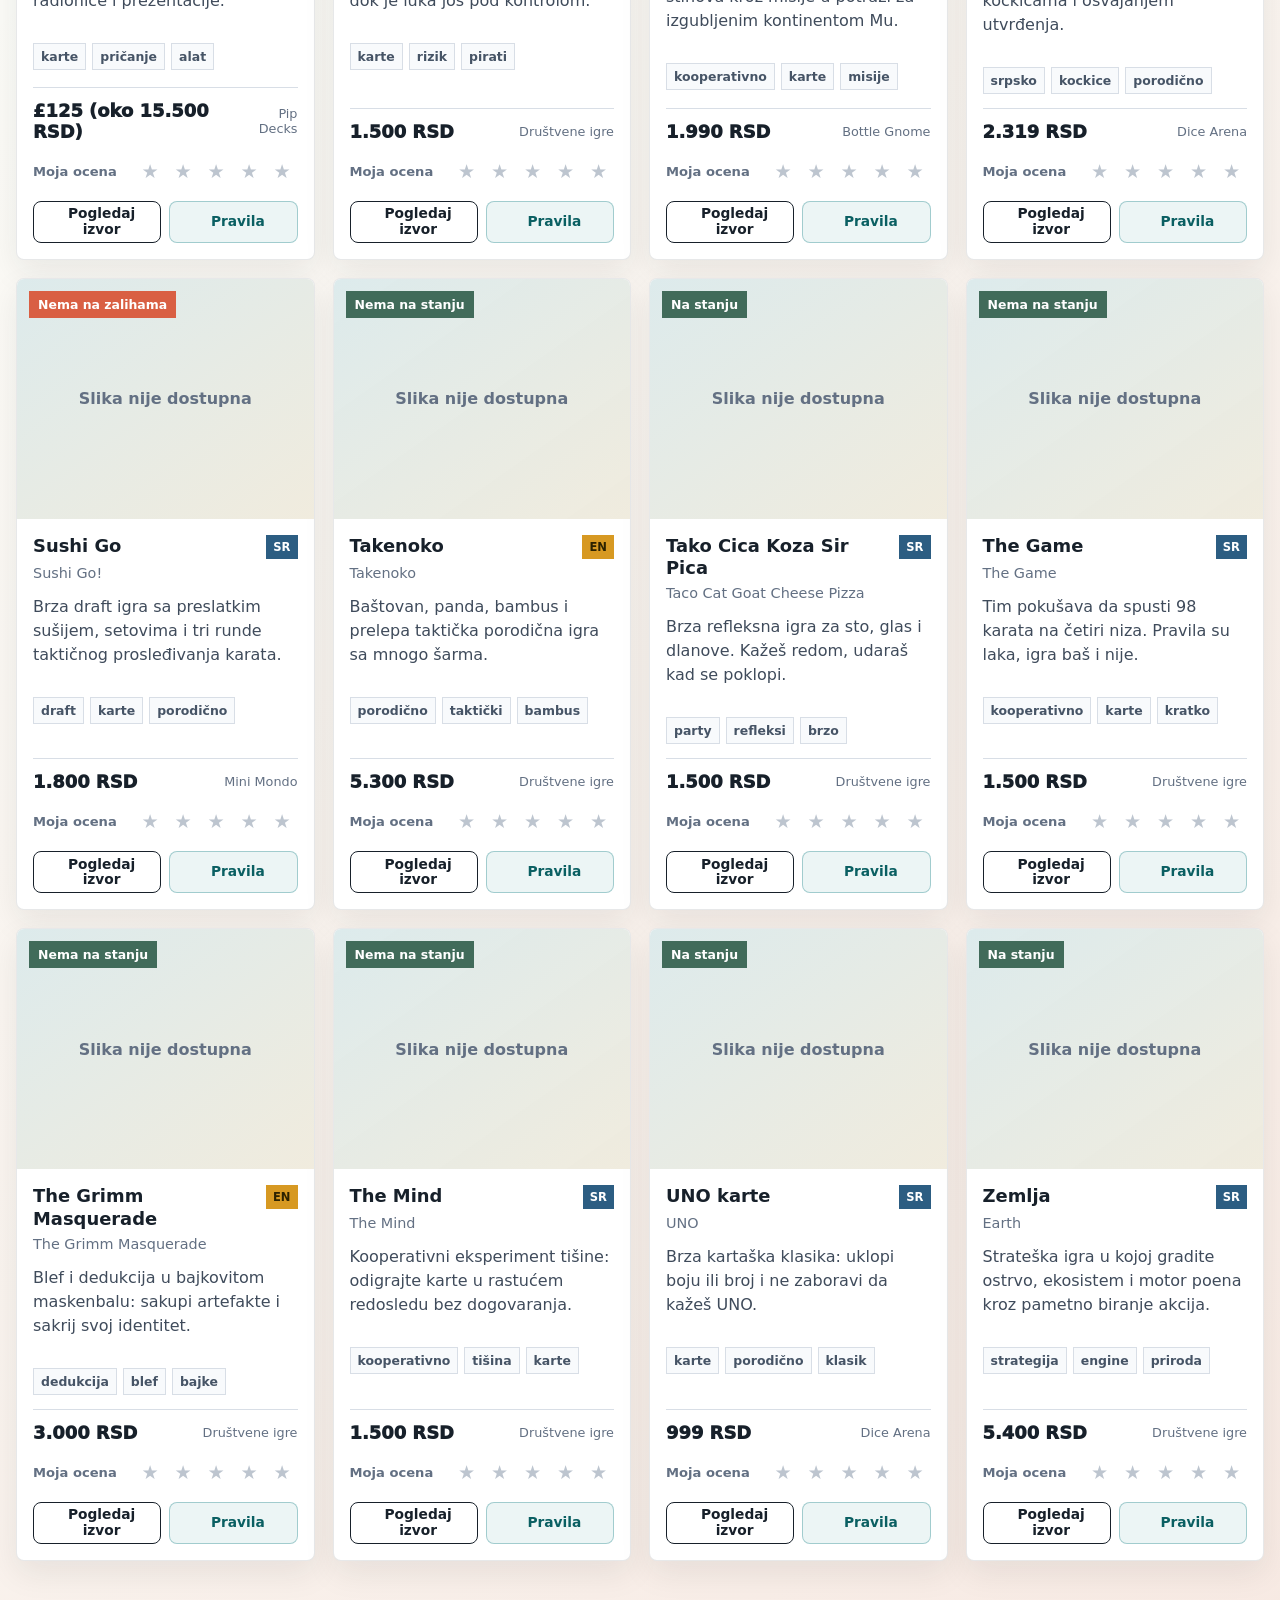
==== commit 287f7d5b: "Add books" ====
--- a/index.html
+++ b/index.html
@@ -36,6 +36,10 @@
               <i data-lucide="rotate-ccw"></i>
               Resetuj ocene
             </button>
+            <a class="ghost-button" href="books.html">
+              <i data-lucide="library"></i>
+              Moja biblioteka
+            </a>
           </div>
         </div>
 
